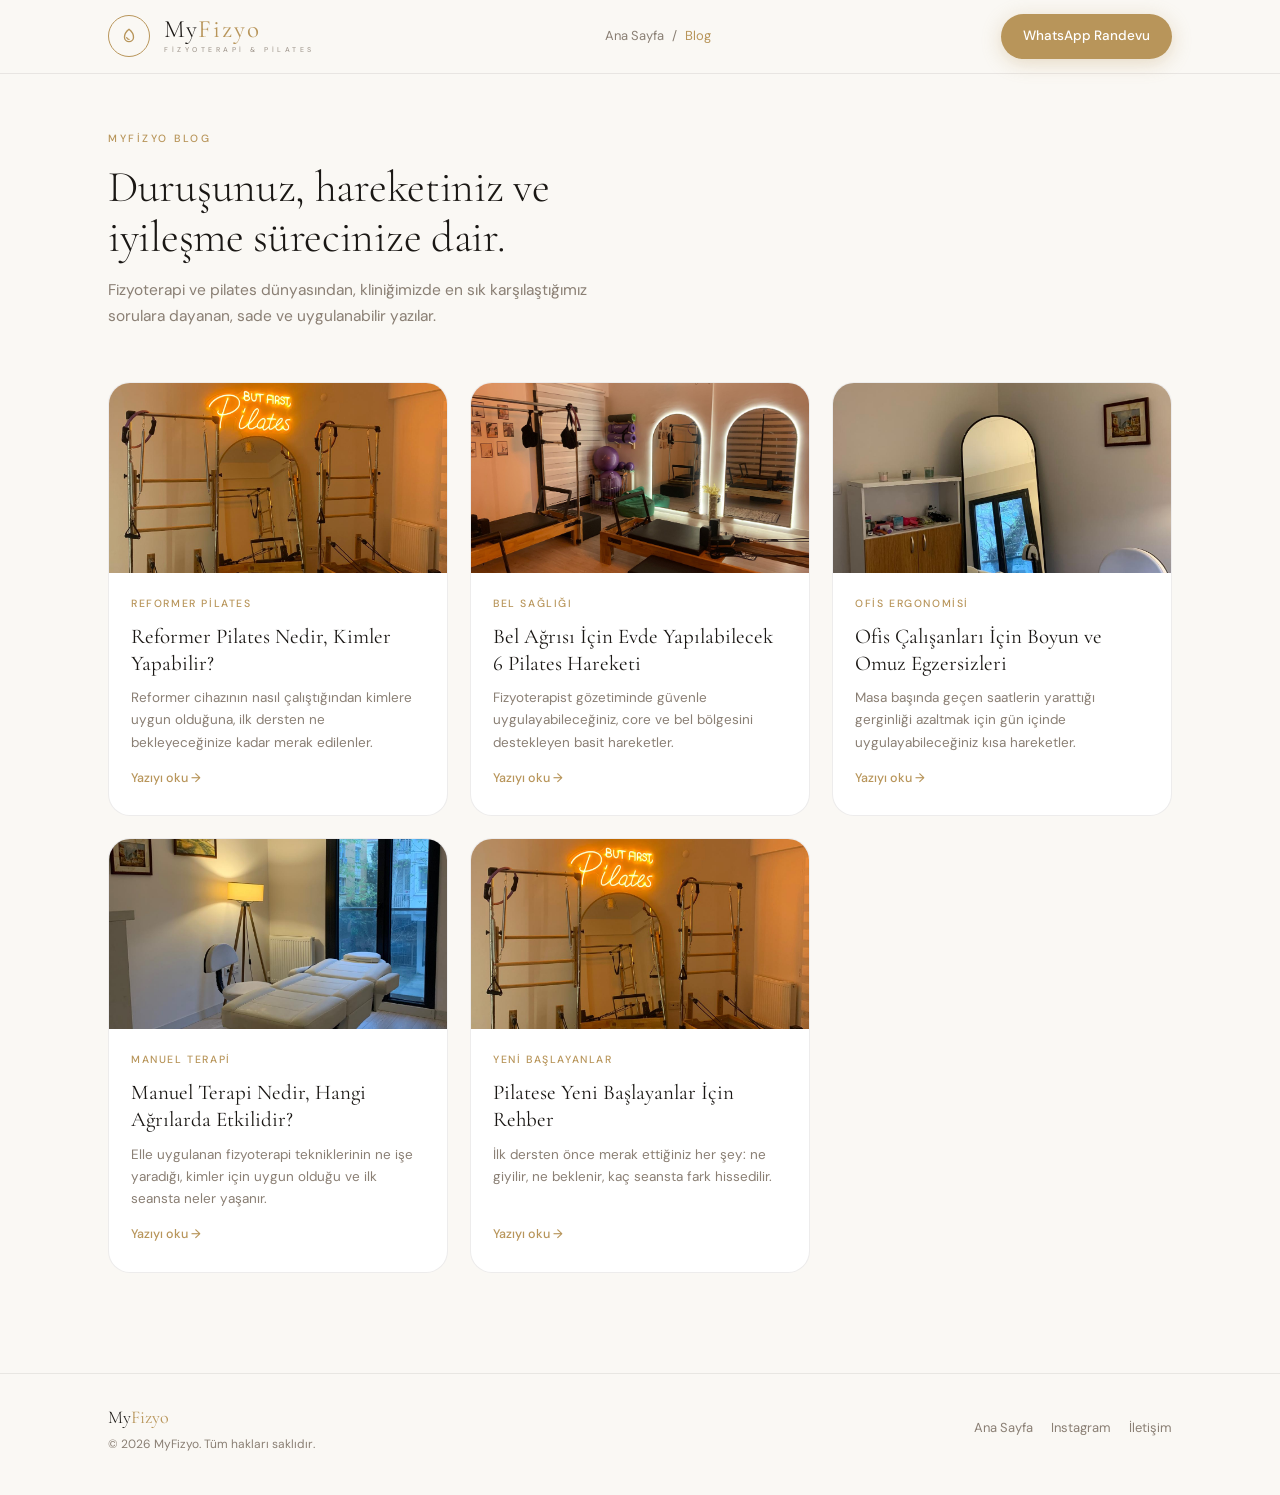
==== blog/index.html @ e696f7ba "Add files via upload" ====
<!doctype html>
<html lang="tr">
<head>
<meta charset="utf-8" />
<meta name="viewport" content="width=device-width, initial-scale=1" />
<title>Blog | MyFizyo — Fizyoterapi, Pilates ve Duruş Rehberi</title>
<meta name="description" content="Reformer pilates, bel ve boyun sağlığı, ofis ergonomisi ve manuel terapi hakkında MyFizyo'nun uzman yazıları. Kartal, İstanbul." />
<link rel="canonical" href="https://www.myfizyo.com.tr/blog/index.html" />
<meta property="og:title" content="Blog | MyFizyo — Fizyoterapi ve Pilates Rehberi" />
<meta property="og:description" content="Reformer pilates, bel ve boyun sağlığı, ofis ergonomisi ve manuel terapi hakkında uzman yazıları." />
<meta property="og:type" content="website" />
<meta property="og:image" content="https://www.myfizyo.com.tr/studio.jpg" />
<link rel="icon" href="../favicon.ico" />
<link rel="preconnect" href="https://fonts.googleapis.com">
<link rel="preconnect" href="https://fonts.gstatic.com" crossorigin>
<link href="https://fonts.googleapis.com/css2?family=Cormorant+Garamond:ital,wght@0,300;0,400;0,600;1,300;1,400&family=DM+Sans:opsz,wght@9..40,300;9..40,400;9..40,500&display=swap" rel="stylesheet">
<link rel="stylesheet" href="style.css">
<script type="application/ld+json">
{
  "@context": "https://schema.org",
  "@type": "Blog",
  "name": "MyFizyo Blog",
  "url": "https://www.myfizyo.com.tr/blog/index.html",
  "publisher": {
    "@type": "MedicalBusiness",
    "name": "MyFizyo",
    "url": "https://www.myfizyo.com.tr/"
  }
}
</script>
</head>
<body>

<header class="topbar">
  <div class="topbar-inner">
    <a href="../index.html" class="brand">
      <div class="logo-icon">
        <svg viewBox="0 0 16 16" fill="none">
          <path d="M8 2C8 2 4 5 4 9C4 11.2 5.8 13 8 13C10.2 13 12 11.2 12 9C12 5 8 2 8 2Z" stroke="#b8955a" stroke-width="1.2" stroke-linejoin="round"/>
          <path d="M6 9.5C6.5 10.5 7.5 11 8 11" stroke="#b8955a" stroke-width="1.2" stroke-linecap="round"/>
        </svg>
      </div>
      <div class="logo-tw">
        <span class="logo-nm">My<span class="lg">Fizyo</span></span>
        <span class="logo-tg">Fizyoterapi &amp; Pilates</span>
      </div>
    </a>
    <nav class="crumb-nav"><a href="../index.html">Ana Sayfa</a><span>/</span><span style="color:var(--gold)">Blog</span></nav>
    <a class="btn btn-gold" href="https://wa.me/905537141461?text=Merhaba!%20MyFizyo%20i%C3%A7in%20randevu%20istiyorum." target="_blank" rel="noopener">WhatsApp Randevu</a>
  </div>
</header>

<main class="container">
  <section class="blog-hero">
    <div class="blog-eyebrow">MyFizyo Blog</div>
    <h1>Duruşunuz, hareketiniz ve<br>iyileşme sürecinize dair.</h1>
    <p>Fizyoterapi ve pilates dünyasından, kliniğimizde en sık karşılaştığımız sorulara dayanan, sade ve uygulanabilir yazılar.</p>
  </section>

  <section class="blog-grid">
    <a class="post-card" href="reformer-pilates-nedir-kimler-yapabilir.html">
      <img src="../pilates1.jpg" alt="Reformer pilates dersi, MyFizyo stüdyosu" loading="lazy">
      <div class="post-card-body">
        <span class="post-tag">Reformer Pilates</span>
        <h2>Reformer Pilates Nedir, Kimler Yapabilir?</h2>
        <p>Reformer cihazının nasıl çalıştığından kimlere uygun olduğuna, ilk dersten ne bekleyeceğinize kadar merak edilenler.</p>
        <span class="post-read">Yazıyı oku &rarr;</span>
      </div>
    </a>

    <a class="post-card" href="bel-agrisi-icin-evde-pilates-hareketleri.html">
      <img src="../pilates2.jpg" alt="Bel sağlığı için pilates hareketi" loading="lazy">
      <div class="post-card-body">
        <span class="post-tag">Bel Sağlığı</span>
        <h2>Bel Ağrısı İçin Evde Yapılabilecek 6 Pilates Hareketi</h2>
        <p>Fizyoterapist gözetiminde güvenle uygulayabileceğiniz, core ve bel bölgesini destekleyen basit hareketler.</p>
        <span class="post-read">Yazıyı oku &rarr;</span>
      </div>
    </a>

    <a class="post-card" href="ofis-calisanlari-icin-boyun-omuz-egzersizleri.html">
      <img src="../manuel2.jpg" alt="Ofis çalışanları için boyun omuz egzersizi" loading="lazy">
      <div class="post-card-body">
        <span class="post-tag">Ofis Ergonomisi</span>
        <h2>Ofis Çalışanları İçin Boyun ve Omuz Egzersizleri</h2>
        <p>Masa başında geçen saatlerin yarattığı gerginliği azaltmak için gün içinde uygulayabileceğiniz kısa hareketler.</p>
        <span class="post-read">Yazıyı oku &rarr;</span>
      </div>
    </a>

    <a class="post-card" href="manuel-terapi-nedir-hangi-agrilarda-etkilidir.html">
      <img src="../manuel1.jpg" alt="Manuel terapi seansı, MyFizyo" loading="lazy">
      <div class="post-card-body">
        <span class="post-tag">Manuel Terapi</span>
        <h2>Manuel Terapi Nedir, Hangi Ağrılarda Etkilidir?</h2>
        <p>Elle uygulanan fizyoterapi tekniklerinin ne işe yaradığı, kimler için uygun olduğu ve ilk seansta neler yaşanır.</p>
        <span class="post-read">Yazıyı oku &rarr;</span>
      </div>
    </a>

    <a class="post-card" href="pilatese-yeni-baslayanlar-icin-rehber.html">
      <img src="../studio.jpg" alt="MyFizyo pilates stüdyosu" loading="lazy">
      <div class="post-card-body">
        <span class="post-tag">Yeni Başlayanlar</span>
        <h2>Pilatese Yeni Başlayanlar İçin Rehber</h2>
        <p>İlk dersten önce merak ettiğiniz her şey: ne giyilir, ne beklenir, kaç seansta fark hissedilir.</p>
        <span class="post-read">Yazıyı oku &rarr;</span>
      </div>
    </a>
  </section>
</main>

<footer>
  <div class="container">
    <div class="foot">
      <div>
        <div class="foot-brand"><span style="font-weight:300">My</span><span style="color:var(--gold)">Fizyo</span></div>
        <div class="foot-copy">&copy; <span id="year"></span> MyFizyo. Tüm hakları saklıdır.</div>
      </div>
      <div class="foot-links">
        <a href="../index.html">Ana Sayfa</a>
        <a href="https://instagram.com/my.fizyo" target="_blank" rel="noopener">Instagram</a>
        <a href="../index.html#iletisim">İletişim</a>
      </div>
    </div>
  </div>
</footer>

<script>document.getElementById("year").textContent = new Date().getFullYear();</script>
</body>
</html>
---- blog/style.css ----
/* MyFizyo Blog — ana sitedeki tasarım token'larıyla birebir uyumludur */
:root{--warm-white:#faf8f4;--ink:#1a1714;--muted:#8a7f74;--gold:#b8955a;--gold-light:#d4b07a;--gold-pale:rgba(184,149,90,.10);--gold-border:rgba(184,149,90,.28);--divider:rgba(26,23,20,.08);--card-bg:#fff;--radius-sm:6px;--radius:14px;--radius-lg:22px;--max:1160px;--serif:'Cormorant Garamond',Georgia,serif;--sans:'DM Sans',sans-serif}
*,*::before,*::after{box-sizing:border-box;margin:0;padding:0}
html{scroll-behavior:smooth}
body{font-family:var(--sans);background:var(--warm-white);color:var(--ink);font-size:15.5px;line-height:1.7}
.container{max-width:var(--max);margin:0 auto;padding:0 48px}
@media(max-width:768px){.container{padding:0 20px}}
a{color:inherit}

/* HEADER (ana site ile aynı) */
.topbar{position:sticky;top:0;z-index:100;background:rgba(250,248,244,.96);backdrop-filter:blur(24px);-webkit-backdrop-filter:blur(24px);border-bottom:1px solid var(--divider)}
.topbar-inner{display:flex;align-items:center;justify-content:space-between;padding:14px 48px;max-width:var(--max);margin:0 auto;gap:16px}
@media(max-width:768px){.topbar-inner{padding:14px 20px}}
.brand{text-decoration:none;display:flex;align-items:center;gap:14px}
.logo-icon{width:42px;height:42px;border:1.5px solid var(--gold);border-radius:50%;display:flex;align-items:center;justify-content:center;flex-shrink:0}
.logo-icon svg{width:18px;height:18px}
.logo-tw{display:flex;flex-direction:column;gap:2px}
.logo-nm{font-family:var(--serif);font-size:25px;font-weight:300;letter-spacing:1px;color:var(--ink);line-height:1}
.logo-nm .lg{color:var(--gold);font-weight:400;letter-spacing:2px}
.logo-tg{font-family:var(--sans);font-size:7px;font-weight:500;letter-spacing:3.5px;text-transform:uppercase;color:var(--muted);opacity:.75}
.crumb-nav{display:flex;align-items:center;gap:8px;font-size:13px;color:var(--muted)}
.crumb-nav a{text-decoration:none;transition:color .2s}
.crumb-nav a:hover{color:var(--gold)}
.btn{display:inline-flex;align-items:center;justify-content:center;gap:8px;padding:11px 22px;border-radius:999px;font-family:var(--sans);font-size:13.5px;font-weight:500;text-decoration:none;cursor:pointer;border:none;transition:all .28s cubic-bezier(.22,1,.36,1);white-space:nowrap}
.btn-gold{background:var(--gold);color:#fff;box-shadow:0 4px 20px rgba(184,149,90,.32)}
.btn-gold:hover{background:var(--gold-light);box-shadow:0 8px 36px rgba(184,149,90,.48);transform:translateY(-2px)}
.btn-outline{background:transparent;color:var(--ink);border:1px solid var(--divider)}
.btn-outline:hover{border-color:var(--gold-border);background:var(--gold-pale)}

/* BLOG HERO / LISTING */
.blog-hero{padding:56px 0 8px}
.blog-eyebrow{font-size:10.5px;font-weight:500;letter-spacing:2.5px;text-transform:uppercase;color:var(--gold);margin-bottom:14px}
.blog-hero h1{font-family:var(--serif);font-weight:300;font-size:44px;line-height:1.15;letter-spacing:-.3px;max-width:640px}
.blog-hero p{color:var(--muted);font-size:15.5px;margin-top:14px;max-width:520px}
@media(max-width:640px){.blog-hero h1{font-size:32px}}

.blog-grid{display:grid;grid-template-columns:repeat(3,1fr);gap:22px;padding:44px 0 80px}
@media(max-width:920px){.blog-grid{grid-template-columns:1fr 1fr}}
@media(max-width:640px){.blog-grid{grid-template-columns:1fr}}
.post-card{background:var(--card-bg);border:1px solid var(--divider);border-radius:var(--radius-lg);overflow:hidden;text-decoration:none;color:var(--ink);display:flex;flex-direction:column;transition:transform .3s cubic-bezier(.22,1,.36,1),box-shadow .3s}
.post-card:hover{transform:translateY(-4px);box-shadow:0 20px 48px rgba(26,23,20,.1)}
.post-card img{width:100%;height:190px;object-fit:cover;display:block}
.post-card-body{padding:22px 22px 26px;display:flex;flex-direction:column;gap:10px;flex:1}
.post-tag{font-size:10.5px;font-weight:500;letter-spacing:1.6px;text-transform:uppercase;color:var(--gold)}
.post-card h2{font-family:var(--serif);font-weight:400;font-size:21px;line-height:1.3;color:var(--ink)}
.post-card p{color:var(--muted);font-size:13.5px;line-height:1.65;flex:1}
.post-read{font-size:12.5px;font-weight:500;color:var(--gold);margin-top:4px}

/* ARTICLE PAGE */
.article-hero{padding:48px 0 0}
.article-tag{font-size:10.5px;font-weight:500;letter-spacing:2.5px;text-transform:uppercase;color:var(--gold);margin-bottom:16px}
.article-hero h1{font-family:var(--serif);font-weight:300;font-size:40px;line-height:1.18;letter-spacing:-.3px;max-width:760px}
@media(max-width:640px){.article-hero h1{font-size:28px}}
.article-meta{display:flex;align-items:center;gap:14px;color:var(--muted);font-size:13px;margin-top:18px}
.article-meta span{display:flex;align-items:center;gap:6px}
.article-cover{margin:36px 0 8px;border-radius:var(--radius-lg);overflow:hidden;border:1px solid var(--divider)}
.article-cover img{width:100%;max-height:440px;object-fit:cover;display:block}

.article-body{max-width:720px;margin:0 auto;padding:24px 0 60px}
.article-body p{margin-bottom:20px;font-size:16px;color:#2c2823}
.article-body h2{font-family:var(--serif);font-weight:400;font-size:27px;color:var(--ink);margin:40px 0 16px;line-height:1.25}
.article-body h3{font-family:var(--sans);font-weight:600;font-size:16px;color:var(--ink);margin:26px 0 10px}
.article-body ul,.article-body ol{margin:0 0 20px 22px}
.article-body li{margin-bottom:9px;font-size:16px;color:#2c2823;line-height:1.65}
.article-body strong{font-weight:600;color:var(--ink)}
.article-cta{margin:44px 0;padding:30px;background:var(--card-bg);border:1px solid var(--gold-border);border-radius:var(--radius-lg);text-align:center}
.article-cta h3{font-family:var(--serif);font-weight:400;font-size:23px;margin-bottom:8px}
.article-cta p{color:var(--muted);font-size:14px;margin-bottom:18px;max-width:440px;margin-left:auto;margin-right:auto}
.article-disclaimer{font-size:12.5px;color:var(--muted);border-top:1px solid var(--divider);padding-top:16px;margin-top:36px;line-height:1.7}

/* RELATED */
.related{padding:0 0 70px}
.related h2{font-family:var(--serif);font-weight:400;font-size:24px;margin-bottom:20px}
.related-grid{display:grid;grid-template-columns:repeat(3,1fr);gap:18px}
@media(max-width:768px){.related-grid{grid-template-columns:1fr}}

footer{padding:28px 0 40px;border-top:1px solid var(--divider);margin-top:20px}
.foot{display:flex;align-items:center;justify-content:space-between;flex-wrap:wrap;gap:14px}
.foot-brand{font-family:var(--serif);font-size:18px}
.foot-copy{font-size:12px;color:var(--muted);margin-top:2px}
.foot-links{display:flex;gap:18px}
.foot-links a{font-size:13px;color:var(--muted);text-decoration:none}
.foot-links a:hover{color:var(--gold)}
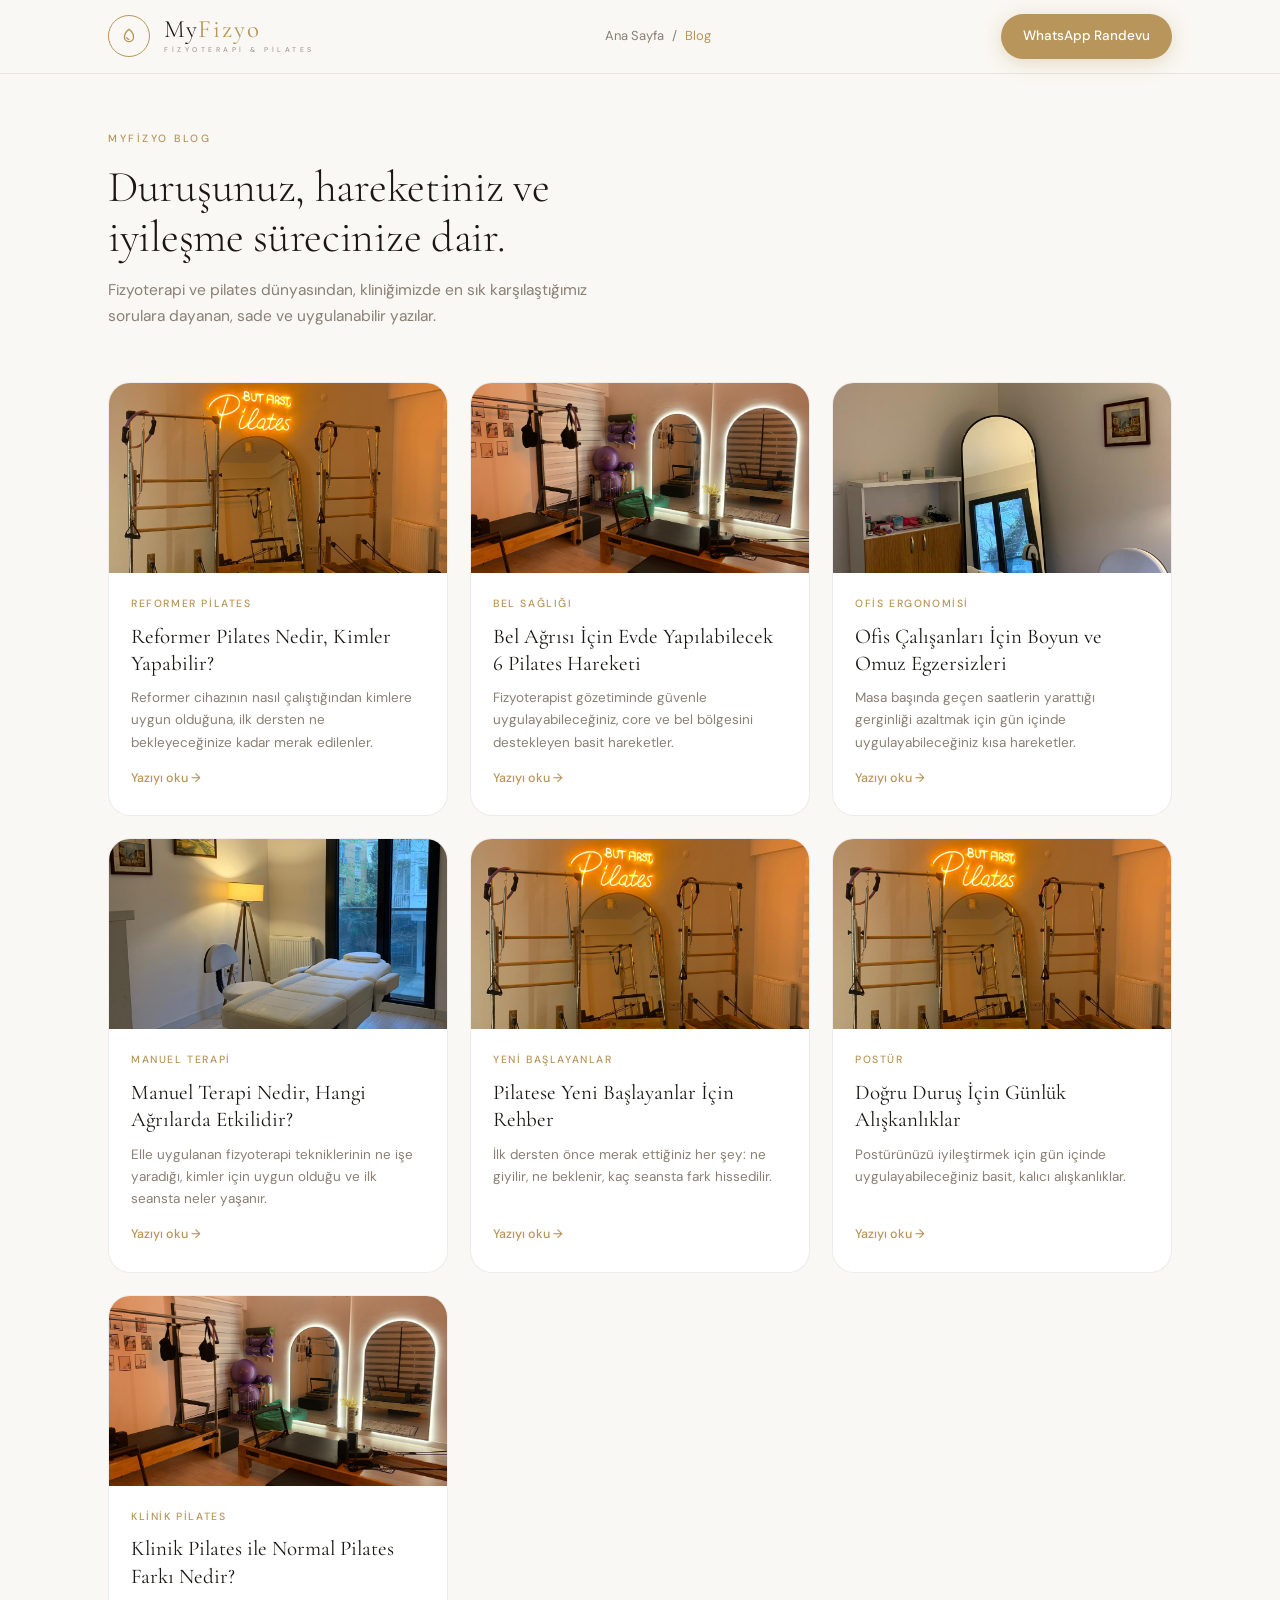
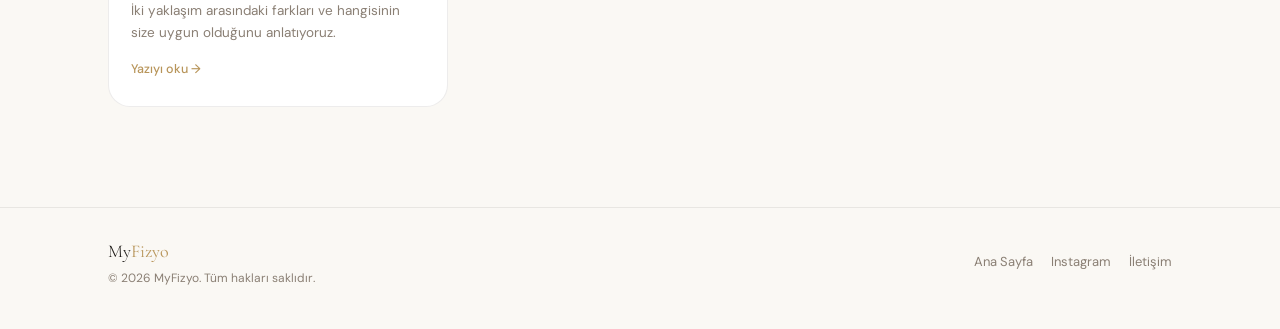
==== commit ea0b5560: "Add files via upload" ====
--- a/blog/index.html
+++ b/blog/index.html
@@ -107,6 +107,26 @@
         <span class="post-read">Yazıyı oku &rarr;</span>
       </div>
     </a>
+
+    <a class="post-card" href="dogru-durus-icin-gunluk-aliskanliklar.html">
+      <img src="../studio.jpg" alt="Doğru duruş günlük alışkanlıklar" loading="lazy">
+      <div class="post-card-body">
+        <span class="post-tag">Postür</span>
+        <h2>Doğru Duruş İçin Günlük Alışkanlıklar</h2>
+        <p>Postürünüzü iyileştirmek için gün içinde uygulayabileceğiniz basit, kalıcı alışkanlıklar.</p>
+        <span class="post-read">Yazıyı oku &rarr;</span>
+      </div>
+    </a>
+
+    <a class="post-card" href="klinik-pilates-normal-pilates-farki.html">
+      <img src="../pilates2.jpg" alt="Klinik pilates normal pilates farkı" loading="lazy">
+      <div class="post-card-body">
+        <span class="post-tag">Klinik Pilates</span>
+        <h2>Klinik Pilates ile Normal Pilates Farkı Nedir?</h2>
+        <p>İki yaklaşım arasındaki farkları ve hangisinin size uygun olduğunu anlatıyoruz.</p>
+        <span class="post-read">Yazıyı oku &rarr;</span>
+      </div>
+    </a>
   </section>
 </main>
 
